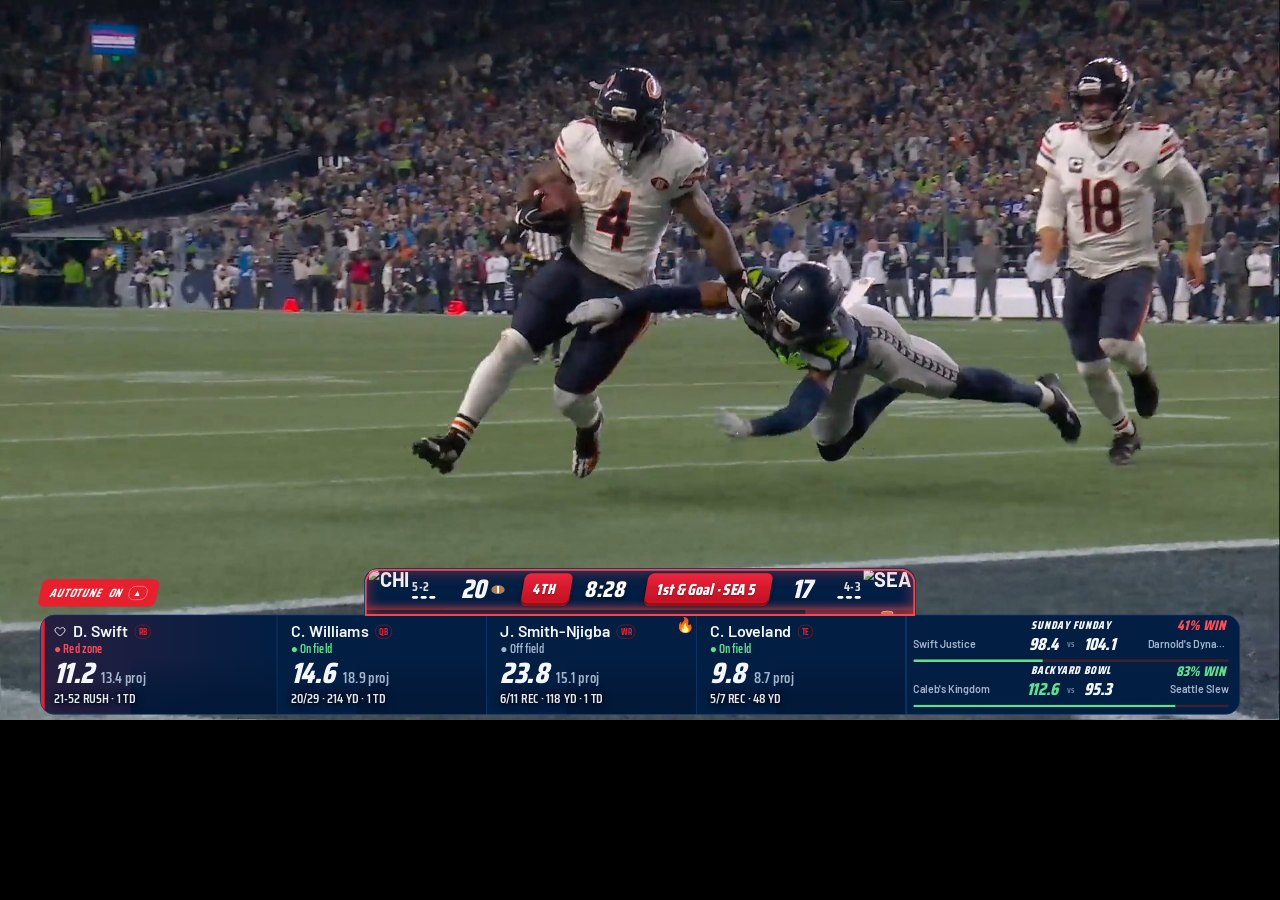
==== site/demo/index.html @ 2db58605 "FantasyTV 1.0.44: new logo and icons; phone setup guide (stream server first, then fantasy teams); Q" ====
<!doctype html>
<html lang="en">
<head>
<meta charset="utf-8">
<meta name="viewport" content="width=device-width, initial-scale=1">
<title>FantasyTV demo</title>
<meta name="robots" content="noindex">
<link rel="preconnect" href="https://fonts.googleapis.com">
<link href="https://fonts.googleapis.com/css2?family=Saira+Condensed:ital,wght@0,500;0,600;0,700;0,800;1,700;1,800&family=Barlow:wght@500;600;700&display=swap" rel="stylesheet">
<!-- The TV app's own styles (copies of web/css/app.css and the <style> in web/tv.html), so this looks like the TV -->
<link rel="stylesheet" href="app.css">
<link rel="stylesheet" href="tv.css">
<style>
  #stage { background: #000 url(img/play.jpg) center / cover no-repeat; }
  /* tour mode: the remote's OK key lights up as each step goes by */
  #tour .nav b { display: inline-block; transition: transform .15s, background .15s; border-radius: 8px; padding: 2px 6px; margin-left: -6px; }
  #tour .nav b.press { transform: scale(1.25); background: var(--cyan); color: #fff; }
  #tour .spot { transition: left .35s, top .35s, width .35s, height .35s; }
</style>
</head>
<body>
<!-- What the TV shows during a real touchdown: D'Andre Swift's 5-yard run, Bears at Seahawks, Monday night.
     The page runs as a loop on fantasytvapp.com (in the hero): his card and your scores count up as he scores. -->
<div id="stage">
  <div id="lower">
    <div id="atTag">AUTOTUNE <b>ON</b><span class="k">▲</span></div>
    <div id="bug"><div class="in rzbeat">
      <div class="drive rz" style="--team:#0b162a"><i style="width:100%"></i><b style="left:95%"></b></div>
      <div class="t" style="--team:#0b162a"><img src="https://a.espncdn.com/i/teamlogos/nfl/500-dark/chi.png" alt="CHI"><span class="tr"><small>5-2</small><span class="tos"><i class="on"></i><i class="on"></i><i class="on"></i></span></span></div>
      <div class="s poss" data-n="chi"></div>
      <div class="c clk"><span class="c q cap">4TH</span><span class="tm">8:28</span></div>
      <div class="c dd cap rz" id="down">1st &amp; Goal · SEA 5</div>
      <div class="s">17</div>
      <div class="t home" style="--team:#002244"><img src="https://a.espncdn.com/i/teamlogos/nfl/500-dark/sea.png" alt="SEA"><span class="tr"><small>4-3</small><span class="tos"><i class="on"></i><i class="on"></i><i class="on"></i></span></span></div>
    </div></div>
    <div id="rail" class="full" style="--flash:#c83803"><div class="cards" style="display:flex">
      <div class="card lead" id="swift">
        <img class="hs" src="https://a.espncdn.com/i/headshots/nfl/players/full/4259545.png" alt="">
        <div class="nm"><svg viewBox="0 0 24 24" width="18" height="18"><path d="M12 21s-7.5-4.6-9.6-9.2C.9 8.4 3 4.5 6.7 4.5c2.1 0 3.6 1.2 5.3 3.2 1.7-2 3.2-3.2 5.3-3.2 3.7 0 5.8 3.9 4.3 7.3C19.5 16.4 12 21 12 21z" fill="none" stroke="currentColor" stroke-width="1.8"></path></svg>D. Swift <span class="pos">RB</span></div>
        <div class="st rz">● Red zone</div>
        <div class="p"><b><span data-n="swift"></span></b><small>13.4 proj</small></div>
        <div class="ln" data-n="swiftLine"></div></div>
      <div class="card">
        <img class="hs" src="https://a.espncdn.com/i/headshots/nfl/players/full/4431611.png" alt="">
        <div class="nm">C. Williams <span class="pos">QB</span></div>
        <div class="st on">● On field</div>
        <div class="p"><b><span>14.6</span></b><small>18.9 proj</small></div>
        <div class="ln">20/29 · 214 YD · 1 TD</div></div>
      <div class="card">
        <span class="fire corner">🔥</span>
        <img class="hs" src="https://a.espncdn.com/i/headshots/nfl/players/full/4430878.png" alt="">
        <div class="nm">J. Smith-Njigba <span class="pos">WR</span></div>
        <div class="st">● Off field</div>
        <div class="p"><b><span>23.8</span></b><small>15.1 proj</small></div>
        <div class="ln">6/11 REC · 118 YD · 1 TD</div></div>
      <div class="card">
        <img class="hs" src="https://a.espncdn.com/i/headshots/nfl/players/full/4723086.png" alt="">
        <div class="nm">C. Loveland <span class="pos">TE</span></div>
        <div class="st on">● On field</div>
        <div class="p"><b><span>9.8</span></b><small>8.7 proj</small></div>
        <div class="ln">5/7 REC · 48 YD</div></div>
    </div><div class="fill"></div>
      <div class="mu" id="mu"><div class="pg">
        <div><div class="lg">SUNDAY FUNDAY<b class="wp" data-n="wpA"></b></div>
          <div class="ln"><span class="a">Swift Justice</span><span class="s" data-n="meA"></span><span class="v">vs</span>
            <span class="s">104.1</span><span class="b">Darnold's Dynasty</span>
            <div class="bar"><i data-w="wpA"></i></div></div></div>
        <div><div class="lg">BACKYARD BOWL<b class="wp up" data-n="wpB"></b></div>
          <div class="ln"><span class="a">Caleb's Kingdom</span><span class="s win" data-n="meB"></span><span class="v">vs</span>
            <span class="s lose">95.3</span><span class="b">Seattle Slew</span>
            <div class="bar"><i data-w="wpB"></i></div></div></div>
      </div></div>
    </div>
  </div>

  <div id="tdBanner" style="--team:#0b162a; --team2:#c83803"><i class="s1"></i><i class="s2"></i><div class="in">
    <img src="https://a.espncdn.com/i/headshots/nfl/players/full/4259545.png" alt="">
    <div class="tx"><b>TOUCHDOWN</b><span>D. Swift <em>+6.5</em></span></div></div></div>
  <div id="radar"><header><span class="mk"></span>ALL GAMES<span class="n">4 LIVE</span></header><div class="list"></div>
    <footer><div class="qr" id="qr"></div><div class="keys"><span><b>OK</b> watch this game</span><span><b>▶</b> heart it<i class="why">AutoTune favors it in close calls</i></span><span><b>Back</b> close</span><span class="pair">Scan: your phone is the remote</span></div></footer></div>
  <div id="pops"></div>
  <div id="tour"><i class="spot"></i><div class="tcard"><div class="top"><span class="key"></span><span class="n"></span></div><h3></h3><p></p>
    <div class="nav"><span></span><span><b>Back</b> skip the tour</span></div></div></div>
</div>
<script src="https://cdnjs.cloudflare.com/ajax/libs/qrcodejs/1.0.0/qrcode.min.js"></script>
<script>
// The stage is the TV's 1920×1080 screen, scaled to this frame.
const stage = document.getElementById('stage');
const fit = () => { stage.style.transform = `scale(${innerWidth / 1920})`; };
addEventListener('resize', fit); fit();

// Before and after the touchdown (5-yard run: 0.5 + 6 points).
const BEFORE = { swift: 11.2, chi: 20, meA: 98.4, wpA: 41, meB: 112.6, wpB: 83, swiftLine: '21-52 RUSH · 1 TD' };
const AFTER = { swift: 17.7, chi: 26, meA: 104.9, wpA: 58, meB: 119.1, wpB: 89, swiftLine: '22-57 RUSH · 2 TD' };
const $$ = s => document.querySelectorAll(s);
const pts = (k, v) => k === 'chi' ? String(Math.round(v)) : k.startsWith('wp') ? `${Math.round(v)}% WIN` : v.toFixed(1);
function show(v) {
  for (const el of $$('[data-n]')) { const k = el.dataset.n; el.textContent = typeof v[k] === 'number' ? pts(k, v[k]) : v[k]; }
  for (const el of $$('[data-w]')) el.style.width = v[el.dataset.w] + '%';
  const a = document.querySelector('[data-n="wpA"]');
  a.className = 'wp ' + (v.wpA >= 50 ? 'up' : 'down');
  document.querySelector('[data-n="meA"]').className = 's ' + (v.meA > 104.1 ? 'win' : 'lose');
}
// Numbers roll from one value to the next, like the TV's.
function roll(ms) {
  const t0 = performance.now();
  return new Promise(done => {
    const step = now => {
      const f = Math.min(1, (now - t0) / ms), e = 1 - Math.pow(1 - f, 3), v = {};
      for (const k in BEFORE) v[k] = typeof BEFORE[k] === 'number' ? BEFORE[k] + (AFTER[k] - BEFORE[k]) * e : (f < .5 ? BEFORE[k] : AFTER[k]);
      show(v);
      f < 1 ? requestAnimationFrame(step) : done();
    };
    requestAnimationFrame(step);
  });
}
const wait = ms => new Promise(r => setTimeout(r, ms));
const restart = (el, cls) => { el.classList.remove(cls); void el.offsetWidth; el.classList.add(cls); };

// Another game's big play slides in on the right: OK on the remote would switch to it.
function pop(html, color) {
  const el = document.createElement('div');
  el.className = 'pop'; el.style.setProperty('--team', color); el.innerHTML = html;
  document.getElementById('pops').prepend(el); void el.offsetWidth; el.classList.add('on');
  setTimeout(() => { el.classList.remove('on'); setTimeout(() => el.remove(), 500); }, 5200);
}

async function loop() {
  const rail = document.getElementById('rail'), swift = document.getElementById('swift'), bug = document.querySelector('#bug .in'),
    down = document.getElementById('down'), td = document.getElementById('tdBanner');
  for (;;) {
    show(BEFORE);
    swift.classList.remove('td'); rail.classList.remove('td'); td.classList.remove('on');
    bug.classList.add('rzbeat'); down.className = 'c dd cap rz'; down.textContent = '1st & Goal · SEA 5';
    await wait(2600);
    // Touchdown: the banner, the bar flashes in Bears colours, his card lights up and everything counts up.
    restart(td, 'on'); restart(rail, 'td'); swift.classList.add('td');
    bug.classList.remove('rzbeat'); down.className = 'c dd cap gold'; down.textContent = 'TOUCHDOWN';
    await roll(1600);
    await wait(2400);
    pop('<b class="pts">+4.1</b><span class="who">J. Jacobs <em>· 22-yd run</em></span><span class="ok">OK · WATCH</span>', '#203731');
    await wait(2800);
    td.classList.remove('on');
    await wait(3200);
  }
}
// ---- Tour mode (demo/?tour): the TV's first-launch remote tour, stepping on its own as if you pressed OK.
// The steps are copied from TOUR in web/js/tv.js: keep them in step.
const TOUR = [
  { title: 'Welcome to FantasyTV', text: 'A quick tour of your remote. Press OK for the next tip, or Back to skip the tour.' },
  { key: '▲', target: '#atTag', title: 'Up: AutoTune on / off',
    text: 'AutoTune switches to the game that matters most to your lineup. Press Up to stay where you are; Up again turns it back on. Before a switch, a 5 second countdown shows: OK or Back cancels it.' },
  { key: '▼', target: '#radar', radar: true, right: true, title: 'Down: every game',
    text: 'All the live games, yours first. Up and Down move, OK watches a game, ▶ hearts it (AutoTune favors hearted games in close calls), Back closes the list. A game you pick stays on for 45 seconds (less if it goes to a commercial), then AutoTune takes over again. To stay on it, turn AutoTune off with Up.' },
  { key: '◀ ▶', target: '#bug .in', title: 'Left: rewind · Right: live',
    text: 'Left jumps back 10 seconds in the game you\'re watching (again for more, up to a minute). Right goes back to live. Only the game on screen can be rewound: FantasyTV keeps its last minute from when you tuned in.' },
  { key: 'OK', target: '#pops .demo', demo: 1, title: 'OK on a popup',
    text: 'When your players score in another game, a popup slides in: OK takes you to that game, live (other games can\'t be rewound). A touchdown in the game you\'re watching gets its moment on screen.' },
  { key: '▲ ▼', target: '#pops .demo', demo: 3, title: 'Several popups? Pick one',
    text: 'With more than one up, Up and Down move the white outline. OK acts on the outlined one.' },
  { target: '#rail', title: 'Your players and matchups',
    text: 'A card glows when your starter scores, and a touchdown pops his photo out. On the right: each league\'s score and your chance to win.' },
  { key: '📱', qr: true, title: 'Your phone is the remote',
    text: 'Scan this code with your phone: settings, the channel for each game, rewind and more. It\'s also at the bottom of the game list (Down). Enjoy the games!' },
];
const HEART = on => `<svg viewBox="0 0 24 24" width="18" height="18"><path d="M12 21s-7.5-4.6-9.6-9.2C.9 8.4 3 4.5 6.7 4.5c2.1 0 3.6 1.2 5.3 3.2 1.7-2 3.2-3.2 5.3-3.2 3.7 0 5.8 3.9 4.3 7.3C19.5 16.4 12 21 12 21z" fill="${on ? '#ff4d57' : 'none'}" stroke="${on ? '#ff4d57' : 'currentColor'}" stroke-width="1.8"/></svg>`;
const bars = n => `<span class="bars s${n}"><i></i><i></i><i></i><i></i><i></i></span>`;
// The game list, as the TV draws it: the game on screen first, then the rest of your games.
const RADAR = [
  { cls: 'cur focus', sig: 5, a: 'CHI', sc: '20–17', h: 'SEA', fav: true, sub: 'Q4 8:28 · 1st &amp; Goal at SEA 5<span class="tag red">Red zone · CHI</span>',
    pl: [['D. Swift', 'RB', 'rz', 'Red zone', '11.2'], ['C. Williams', 'QB', 'on', 'On field', '14.6']], ch: 'ESPN HD' },
  { cls: '', sig: 3, a: 'GB', sc: '17–10', h: 'CAR', sub: 'Q3 2:41 · 2nd &amp; 6 at CAR 38', pl: [['J. Jacobs', 'RB', 'on', 'On field', '19.3']], ch: 'FOX 5' },
  { cls: '', sig: 2, a: 'BAL', sc: '21–14', h: 'BUF', sub: 'Q3 9:02 · 1st &amp; 10 at BAL 25', pl: [['Z. Flowers', 'WR', 'muted', 'Off field', '8.4']], ch: 'CBS 11' },
  { cls: '', sig: 2, a: 'ATL', sc: '10–13', h: 'TB', sub: 'Halftime', pl: [['B. Robinson', 'RB', 'muted', 'Off field', '12.7']], ch: 'FOX 2' },
];
function drawRadar() {
  document.querySelector('#radar .list').innerHTML = RADAR.map(g => `<div class="rg ${g.cls}">
    <div class="top">${bars(g.sig)}<span>${g.a}</span><span class="sc">${g.sc}</span><span>${g.h}</span>${HEART(g.fav)}</div>
    <div class="sub">${g.sub}</div>
    ${g.pl.map(([n, pos, c, st, p]) => `<div class="pl"><span>${n} <span class="muted">${pos}</span></span><span><span class="${c}">${st}</span> ${p}</span></div>`).join('')}
    <div class="ch">▶ ${g.ch}</div></div>`).join('');
  if (window.QRCode) new QRCode(document.getElementById('qr'), { text: 'https://fantasytvapp.com/remote', width: 180, height: 180, colorDark: '#000', colorLight: '#fff' });
}
function showStep(i) {
  const s = TOUR[i], t = document.getElementById('tour'), card = t.querySelector('.tcard');
  for (const d of document.querySelectorAll('#pops .demo')) d.remove();
  document.getElementById('radar').classList.toggle('on', !!s.radar);
  t.querySelector('.key').textContent = s.key || '';
  t.querySelector('.n').textContent = `${i + 1} / ${TOUR.length}`;
  t.querySelector('h3').textContent = s.title;
  t.querySelector('p').textContent = s.text;
  t.querySelector('.nav span').innerHTML = `<b>OK</b> ${i === TOUR.length - 1 ? 'done' : 'next'}`;
  card.classList.toggle('right', !!s.right);
  // The page around this one shows the step in readable type on phones, where the TV's card is tiny.
  if (parent !== window) parent.postMessage({ ftvTour: { n: `${i + 1} / ${TOUR.length}`, key: s.key || '', title: s.title, text: s.text } }, '*');
  const old = card.querySelector('.tqr'); if (old) old.remove();
  const qr = s.qr && document.querySelector('#qr canvas, #qr img');
  if (qr) card.querySelector('p').insertAdjacentHTML('afterend', `<div class="tqr"><img src="${qr.tagName === 'CANVAS' ? qr.toDataURL() : qr.src}" alt=""><span>Scan with your phone camera (same Wi-Fi)</span></div>`);
  const samples = [['TD +6.8', 'Your WR', '12-yd catch, TOUCHDOWN', 'OK · WATCH'], ['+1.4', 'Your RB', '9-yd run'], ['+0.6', 'Your QB', '14-yd pass']];
  for (let j = (s.demo || 0) - 1; j >= 0; j--) {
    const [p, who, what, ok] = samples[j], el = document.createElement('div');
    el.className = `pop on demo ${j === 0 ? 'target' : ''}`;
    el.style.setProperty('--team', 'var(--cyan)');
    el.innerHTML = `<b class="pts">${p}</b><span class="who">${who} <em>· ${what}</em></span>${j === 0 ? `<span class="ok">${ok}</span>` : ''}`;
    document.getElementById('pops').prepend(el);
  }
  setTimeout(() => {
    const rs = s.target ? [...document.querySelectorAll(s.target)].map(e => e.getBoundingClientRect()).filter(b => b.width && b.height) : [];
    const spot = t.querySelector('.spot');
    t.classList.toggle('spotted', rs.length > 0); t.classList.toggle('nospot', !rs.length);
    if (!rs.length) return;
    const st = stage.getBoundingClientRect(), k = st.width / 1920, pad = 10;
    const l = Math.min(...rs.map(b => b.left)), tp = Math.min(...rs.map(b => b.top)), r = Math.max(...rs.map(b => b.right)), bt = Math.max(...rs.map(b => b.bottom));
    Object.assign(spot.style, { left: `${(l - st.left) / k - pad}px`, top: `${(tp - st.top) / k - pad}px`, width: `${(r - l) / k + pad * 2}px`, height: `${(bt - tp) / k + pad * 2}px` });
  }, s.radar ? 450 : 30);
}
async function tourLoop() {
  show(BEFORE); drawRadar();
  const t = document.getElementById('tour'), ok = () => t.querySelector('.nav b');
  for (;;) {
    t.classList.add('on');
    for (let i = 0; i < TOUR.length; i++) {
      showStep(i);
      await wait(2600 + TOUR[i].text.length * 28);   // time to read it
      ok().classList.add('press'); await wait(350); ok().classList.remove('press');   // "OK" is pressed
    }
    t.classList.remove('on'); document.getElementById('radar').classList.remove('on');
    for (const d of document.querySelectorAll('#pops .demo')) d.remove();
    await wait(2500);
  }
}

if (location.search.includes('tour')) {
  document.documentElement.classList.add('tourmode');
  tourLoop();
} else if (matchMedia('(prefers-reduced-motion: reduce)').matches) {
  // No animation: just after the touchdown.
  show(AFTER); document.getElementById('swift').classList.add('td');
  document.querySelector('#bug .in').classList.remove('rzbeat');
  const down = document.getElementById('down'); down.className = 'c dd cap gold'; down.textContent = 'TOUCHDOWN';
} else loop();
</script>
</body>
</html>
---- site/demo/app.css ----
:root {
  /* FantasyTV brand, from the logo: navy #021E42, red #E8202E, white. Sports-broadcast type: Saira Condensed
     (scores, points, labels; italic for the big numbers) and Barlow (names, text). --cyan is the accent (red). */
  --bg: #01142e;
  --panel: #021e42;
  --panel-2: #06295a;
  --line: #123d73;
  --text: #f3f6fb;
  --muted: #a3b4cd;
  --dim: #6c82a3;
  --cyan: #e8202e;
  --cyan-dim: #8c1a24;
  --tint: #2a1631;     /* the accent, faint, behind selected things */
  --lime: #5fe08c;     /* on the field, winning, OK */
  --amber: #ffc53d;    /* countdowns, breaks, "switching to" */
  --red: #ff4d57;      /* red zone, losing */
  --green: #5fe08c;
  --mono: 'Saira Condensed', 'Arial Narrow', sans-serif;
  --sans: 'Barlow', system-ui, sans-serif;
  color-scheme: dark;
}
* { box-sizing: border-box; }
html, body { margin: 0; height: 100%; background: var(--bg); color: var(--text); font-family: var(--sans); }
button { font: inherit; color: inherit; }
.mono { font-family: var(--mono); }
.muted { color: var(--muted); }
.tag { display: inline-block; font: 600 11px/1 var(--mono); letter-spacing: .06em; text-transform: uppercase; padding: 4px 6px; border-radius: 3px; }
.tag.red { background: var(--red); color: #fff; }
.tag.cyan { background: var(--cyan); color: #fff; }
.tag.amber { border: 1px solid var(--amber); color: var(--amber); }
.tag.ghost { border: 1px solid var(--line); color: var(--muted); }

/* signal bars: how much a game matters right now */
.bars { display: inline-flex; gap: 2px; align-items: flex-end; height: 14px; }
.bars i { width: 4px; background: #1b4a85; border-radius: 1px; }
.bars i:nth-child(1) { height: 30%; } .bars i:nth-child(2) { height: 48%; } .bars i:nth-child(3) { height: 66%; }
.bars i:nth-child(4) { height: 84%; } .bars i:nth-child(5) { height: 100%; }
.bars.s1 i:nth-child(-n+1), .bars.s2 i:nth-child(-n+2), .bars.s3 i:nth-child(-n+3),
.bars.s4 i:nth-child(-n+4), .bars.s5 i:nth-child(-n+5) { background: var(--red); }

.logo-mark { width: 32px; height: 32px; flex: none; border-radius: 7px; display: block; }
---- site/demo/tv.css ----
html, body { overflow: hidden; background: #000; }
  /* TV app: ExoPlayer is under the page, so once a channel plays the page is see-through apart from its overlays */
  html.native.playing, html.native.playing body, html.native.playing #stage { background: transparent; }
  html.playing #field, html.playing #idle { display: none !important; }
  #stage { position: absolute; left: 0; top: 0; width: 1920px; height: 1080px; transform-origin: 0 0; overflow: hidden; background: #000; }

  /* the picture */
  #video, #field { position: absolute; inset: 0; width: 100%; height: 100%; }
  #video { object-fit: contain; background: #000; display: none; }
  #video.on { display: block; }
  #field { background: repeating-linear-gradient(90deg, #2f6b33 0 96px, #2a6230 96px 192px); }
  #field .ez { position: absolute; top: 0; bottom: 0; width: 160px; display: flex; align-items: center; justify-content: center; }
  #field .ez span { writing-mode: vertical-rl; font: 700 84px/1 var(--sans); letter-spacing: .12em; color: rgba(255,255,255,.85); }
  #field .ez.l { left: 0; } #field .ez.l span { transform: rotate(180deg); }
  #field .ez.r { right: 0; }
  #field .yl { position: absolute; top: 0; bottom: 0; width: 3px; background: rgba(255,255,255,.55); }
  #field .num { position: absolute; font: 700 54px/1 var(--sans); color: rgba(255,255,255,.6); }
  #field .los { position: absolute; top: 0; bottom: 0; width: 6px; background: #3b82f6; box-shadow: 0 0 12px #3b82f6; transition: left .8s; }
  #field .fd { position: absolute; top: 0; bottom: 0; width: 6px; background: #facc15; box-shadow: 0 0 12px #facc15; transition: left .8s; }
  #field .ball { position: absolute; top: 470px; width: 34px; height: 20px; border-radius: 50%; background: #7c3f12; border: 2px solid #fff3; transition: left .8s; }
  #field .play { position: absolute; left: 50%; top: 70px; transform: translateX(-50%); padding: 12px 22px; background: var(--panel);
    border-radius: 22px; font: 600 26px/1.2 var(--sans); max-width: 1200px; text-align: center; }
  #field .demo { position: absolute; right: 190px; top: 30px; font: 600 16px/1 var(--mono); color: rgba(255,255,255,.55); letter-spacing: .1em; }
  #field .brk { position: absolute; inset: 0; display: none; align-items: center; justify-content: center; flex-direction: column; gap: 18px;
    background: var(--panel); font: 700 64px/1 var(--sans); }
  #field .brk small { font: 500 26px/1 var(--mono); color: var(--muted); }
  #field.break .brk { display: flex; }

  /* callouts, top left */
  #callouts { position: absolute; left: 70px; top: 70px; display: flex; flex-direction: column; align-items: flex-start; gap: 10px;
    opacity: 0; transform: translateY(-10px); transition: .4s; }
  #callouts.on { opacity: 1; transform: none; }
  #callouts div { font: 700 46px/1 var(--sans); padding: 12px 20px; border-radius: 12px; }
  #callouts .red { background: var(--red); }
  #callouts .dark { background: var(--panel); }

  /* switching countdown, top centre */
  /* full-width bar across the top of the picture, like a broadcast's "coming up" strip */
  #countdown { position: absolute; left: 0; right: 0; top: 0; transform: translateY(-110%); transition: transform .35s;
    background: var(--panel); border-bottom: 1px solid var(--line); overflow: hidden; }
  #countdown.on { transform: none; }
  #countdown .row > .mk { padding: 0 26px; }
  #countdown .row > .mk .logo-mark { width: 64px; height: 64px; }
  #countdown .row { display: flex; align-items: stretch; height: 124px; }
  #countdown .row > * { display: flex; align-items: center; padding: 0 22px; border-right: 1px solid var(--line); }
  #countdown .lbl { font: 700 18px/1.15 var(--mono); color: var(--amber); letter-spacing: .08em; }
  #countdown .teams { gap: 18px; flex: 1; font: 700 44px/1 var(--sans); }
  #countdown .teams { padding: 0 !important; gap: 0 !important; }
  #countdown .teams b { align-self: stretch; display: flex; align-items: center; justify-content: center; padding: 0 40px; min-width: 220px; font-size: 50px; }
  #countdown .teams .muted { padding: 0 24px; }
  #countdown .teams > span:last-child { padding: 0 24px; }
  #countdown .teams b img { height: 104px; width: auto; display: block; filter: drop-shadow(0 4px 10px rgba(0,0,0,.45)); }   /* team logos, not names */
  #countdown .why { font: 500 22px/1.2 var(--sans); color: var(--muted); max-width: 300px; }
  #countdown .secs { font: 700 54px/1 var(--mono); color: var(--amber); min-width: 150px; justify-content: center; }
  #countdown .cancel { border: 3px solid var(--cyan); margin: 10px; border-radius: 18px; font: 700 20px/1 var(--mono); letter-spacing: .1em;
    background: var(--tint); padding: 0 26px; border-right: 3px solid var(--cyan); }
  #countdown .prog { height: 8px; background: var(--panel-2); }
  #countdown.on ~ #callouts { top: 160px; }
  #countdown .prog i { display: block; height: 100%; background: var(--amber); width: 0; }

  /* lower third: score bug and your players */
  #lower { position: absolute; left: 60px; right: 60px; bottom: 8px; transition: transform .4s, opacity .4s; }
  #lower.hide { transform: translateY(120%); opacity: 0; }
  /* AutoTune on/off, left of the score bug, above your players */
  #atTag { position: absolute; left: 0; bottom: 162px; display: flex; align-items: center; gap: 10px; padding: 9px 14px;
    background: var(--panel); border: 1px solid var(--cyan-dim); border-radius: 18px; font: 600 18px/1 var(--mono); color: var(--muted); letter-spacing: .06em; }
  #atTag b { color: var(--cyan); font-weight: 700; }
  #atTag .k { font-size: 13px; color: var(--muted); border: 1px solid var(--line); border-radius: 9px; padding: 3px 6px; }
  #atTag.off { border-color: var(--amber); }
  #atTag.off b { color: var(--amber); }
  #bug { display: flex; justify-content: center; margin-bottom: -2px; }
  #bug .in { display: flex; align-items: stretch; background: var(--panel); border: 1px solid var(--line); border-bottom: 0; border-radius: 22px 22px 0 0; overflow: hidden; height: 64px; }
  #bug .t { display: flex; flex-direction: row; align-items: center; justify-content: center; gap: 10px; padding: 0 16px 0 12px; font: 700 30px/1 var(--sans); min-width: 120px;
    box-shadow: inset 0 -5px 0 var(--team); }   /* logo over a stripe of the team colour */
  #bug .t img { height: 62px; width: auto; display: block; margin: -4px -6px -6px; }   /* ESPN pads its logos */
  #bug .t small { font: 700 19px/1 var(--mono); color: rgba(255,255,255,.85); letter-spacing: .04em; }   /* season record */
  #bug .s { display: flex; align-items: center; padding: 0 22px; font: 700 36px/1 var(--mono); }
  #bug .s.poss::after { content: ''; width: 0; height: 0; border: 8px solid transparent; border-left-color: var(--amber); margin-left: 10px; }
  #bug .c { display: flex; align-items: center; padding: 0 22px; font: 600 24px/1 var(--mono); color: var(--muted); border-left: 1px solid var(--line); }
  #bug .c.rz { color: #fff; background: var(--red); }
  #rail { display: flex; background: var(--panel); border: 1px solid var(--line); border-radius: 22px; height: 150px; overflow: hidden; }
  #rail .cards { min-width: 0; flex-shrink: 1; }   /* the cards give way before the matchups do */
  .card { flex: 0 1 auto; min-width: 240px; width: 318px; padding: 12px 20px 11px; border-right: 1px solid var(--line); display: flex; flex-direction: column; gap: 5px; }
  .card.lead { width: 370px; background: linear-gradient(90deg, rgba(232,32,46,.16), transparent); box-shadow: inset 5px 0 0 var(--cyan); }
  .card .nm { display: flex; align-items: center; gap: 10px; font: 600 24px/1 var(--sans); white-space: nowrap; overflow: hidden; }
  .card .pos { font: 700 13px/1 var(--mono); color: var(--cyan); border: 1px solid var(--cyan-dim); padding: 3px 5px; border-radius: 9px; }
  .card .st { font: 600 18px/1 var(--mono); color: var(--muted); }
  .card .st.rz { color: var(--red); } .card .st.on { color: var(--green); }
  .card .p { display: flex; align-items: baseline; gap: 12px; }
  .card .p b { font: 700 40px/1 var(--mono); }
  .card .p small { font: 600 22px/1 var(--mono); color: var(--muted); }
  .card .ln { font: 600 20px/1.15 var(--mono); color: var(--muted); white-space: nowrap; overflow: hidden; text-overflow: ellipsis; }
  .card.bench { opacity: .55; }
  #rail .fill { flex: 1; display: flex; align-items: center; justify-content: center; }
  #rail .fill .wm { height: 86px; opacity: .7; }
  /* your starters in other games, filling spare room: a step back from the game on screen */
  .card.away { opacity: .72; background: rgba(255,255,255,.02); }
  .card .gm { color: var(--text); margin-right: 10px; }
  #rail .pair { flex: none; display: flex; align-items: center; gap: 16px; padding: 0 20px; border-left: 1px solid var(--line); }
  #rail .pair .qr { background: #fff; padding: 6px; border-radius: 12px; width: 118px; height: 118px; }
  #rail .pair .qr img, #rail .pair .qr canvas { width: 106px !important; height: 106px !important; }
  #rail .pair .meta { display: flex; flex-direction: column; gap: 10px; font: 600 14px/1.2 var(--mono); color: var(--muted); }
  #rail .pair .meta .chip { padding: 6px 8px; border-radius: 9px; border: 1px solid var(--cyan-dim); color: var(--cyan); text-align: center; }
  #rail .pair .meta .chip.off { border-color: var(--amber); color: var(--amber); }

  /* radar list, left */
  #radar { position: absolute; left: 0; top: 0; bottom: 0; width: 620px; z-index: 35;   /* above the bar and its cards */
    background: var(--panel); border-right: 1px solid var(--line);
    transform: translateX(-102%); transition: transform .3s; display: flex; flex-direction: column; }
  #radar.on { transform: none; }
  #radar header { display: flex; align-items: center; gap: 14px; padding: 34px 30px 20px; font: 700 18px/1 var(--mono); letter-spacing: .14em; color: var(--muted); }
  #radar header .n { margin-left: auto; }
  #radar .list { flex: 1; overflow: hidden; padding: 0 20px 20px; display: flex; flex-direction: column; gap: 12px; }
  .rg { border: 1px solid var(--line); border-radius: 22px; background: var(--panel); padding: 14px 18px; display: flex; flex-direction: column; gap: 8px; }
  .rg.cur { border-top: 3px solid var(--cyan); }
  .rg.focus { outline: 3px solid var(--cyan); outline-offset: 2px; }
  .rg.dim { opacity: .5; }
  .rg .top { display: flex; align-items: center; gap: 14px; font: 700 26px/1 var(--sans); }
  .rg .top .sc { margin: 0 auto; font-family: var(--mono); }
  .rg .sub { font: 500 16px/1 var(--mono); color: var(--muted); display: flex; gap: 10px; align-items: center; }
  .rg .pl { display: flex; justify-content: space-between; font: 500 17px/1.3 var(--mono); }
  .rg .pl .rz { color: var(--red); } .rg .pl .on { color: var(--green); }
  .rg .ch { font: 600 15px/1.2 var(--mono); color: var(--cyan); white-space: nowrap; overflow: hidden; text-overflow: ellipsis; }
  #radar .list .more { text-align: center; font: 600 15px/1 var(--mono); color: var(--dim); padding: 4px; }
  #radar footer { padding: 16px 26px 24px; display: flex; gap: 20px; align-items: center; }
  #radar footer .keys { display: flex; flex-direction: column; gap: 9px; font: 700 30px/1.15 var(--mono); color: #fff; }   /* readable from the couch */
  #radar footer .keys b { display: inline-block; min-width: 84px; color: var(--cyan); font-weight: 800; }
  #radar footer .keys .pair { margin-top: 6px; font-size: 25px; color: #dfe6f2; }
  #radar footer .keys .why { display: block; margin: 3px 0 2px 84px; font: italic 600 20px/1.1 var(--mono); color: #b9c6da; }   /* what a heart does */
  #radar footer .qr { background: #fff; padding: 5px; border-radius: 12px; flex: none; }
  #radar footer .qr img, #radar footer .qr canvas { width: 132px !important; height: 132px !important; display: block; }
  /* your matchups, right end of the player bar: one line per league */
  .mu { flex: none; display: flex; flex-direction: column; justify-content: center; gap: 8px; padding: 0 16px 0 10px; border-left: 1px solid var(--line); width: 500px; box-sizing: border-box; }   /* one width: long names shorten with … instead of resizing it */
  /* a page of two matchups; with more leagues the pages scroll up like one strip, the next right behind (transform only: smooth on any box) */
  .mu { position: relative; overflow: hidden; }
  .mu .pg { flex: 1 0 100%; display: flex; flex-direction: column; justify-content: center; gap: 8px; }
  .mu .pg.in { animation: muin .8s cubic-bezier(.65,0,.35,1) both; }
  .mu .pg.out { position: absolute; left: 10px; right: 16px; top: 0; bottom: 0; pointer-events: none; animation: muout .8s cubic-bezier(.65,0,.35,1) both; }
  @keyframes muin { from { transform: translateY(100%); } to { transform: none; } }
  @keyframes muout { from { transform: none; } to { transform: translateY(-100%); } }
  .mu .ln { display: grid; grid-template-columns: 1fr 86px 18px 86px 1fr; align-items: center; gap: 10px; font: 600 20px/1 var(--mono); }   /* both scores the same width, so "vs" is dead centre on every row */
  .mu .ln .a, .mu .ln .b { white-space: nowrap; overflow: hidden; text-overflow: ellipsis; color: var(--muted); font: 600 16px/1 var(--sans); }
  .mu .ln .b { text-align: right; }
  .mu .ln .s { font: 700 26px/1 var(--mono); white-space: nowrap; }
  .mu .ln .s:nth-child(2) { text-align: right; } .mu .ln .s:nth-child(4) { text-align: left; }   /* each score hugs the "vs" */
  .mu .ln .s.win { color: var(--green); } .mu .ln .s.lose { color: var(--text); }
  .mu .ln .v { color: var(--dim); text-align: center; font-size: 14px; }
  /* 🔥: a hot matchup (10+ in 10 minutes) at the corner of your score; a 20-point player beside his name. Flickers gently (opacity only). */
  .fire { display: inline-block; font-style: normal; animation: fireflick 1.6s ease-in-out infinite alternate; }
  .mu .ln .s .n { position: relative; display: inline-block; }
  .mu .ln .s .fire { position: absolute; right: 100%; top: 50%; transform: translateY(-50%); margin-right: 6px; font-size: 20px; }   /* just left of your score, without moving it */
  .card > .fire.corner { position: absolute; top: 2px; right: 3px; z-index: 3; font-size: 22px; line-height: 1; }   /* 20+ points today: the card's top-right corner, over the photo's edge */
  @keyframes fireflick { from { opacity: 1; } to { opacity: .7; } }
  .mu .bar { height: 4px; border-radius: 2px; background: #3b2030; overflow: hidden; grid-column: 1 / -1; }
  .mu .bar i { display: block; height: 100%; background: var(--green); }
  .mu .lg { position: relative; font: italic 800 17px/1 var(--mono); color: var(--text); letter-spacing: .08em; text-align: center; padding: 0 120px; margin: -4px 0 7px; white-space: nowrap; overflow: hidden; text-overflow: ellipsis; }   /* the league, centred over its scores */
  .mu .lg .wp { position: absolute; right: 4px; top: 50%; transform: translateY(-50%); font: italic 800 21px/1 var(--mono); letter-spacing: .03em; }
  .mu .lg .wp.up { color: var(--lime); } .mu .lg .wp.down { color: var(--red); }

  #ticker { position: absolute; left: 60px; right: 60px; bottom: 230px; display: flex; align-items: center; gap: 0; height: 52px;
    background: var(--panel); border: 1px solid var(--line); border-radius: 22px; overflow: hidden; opacity: 0; transform: translateY(12px); transition: .35s; }
  #ticker.on { opacity: 1; transform: none; }
  #radar.on ~ #ticker { left: 650px; }
  #stage:has(#radar.on) #bug { padding-left: 620px; }   /* the score bug moves clear of the open game list */
  #ticker .lbl { flex: none; height: 100%; display: flex; align-items: center; padding: 0 18px; background: var(--cyan); color: #fff; font: 700 17px/1 var(--mono); letter-spacing: .1em; }
  #ticker .items { display: flex; gap: 34px; padding: 0 22px; white-space: nowrap; overflow: hidden; font: 500 21px/1 var(--mono); color: var(--muted); }
  #ticker .items b { color: var(--amber); font-weight: 600; margin-right: 6px; }
  #ticker .items .now { color: var(--text); }
  #ticker .items .now b { color: var(--cyan); }
  /* update available: top left card */
  #update { position: absolute; left: 60px; top: 40px; max-width: 760px; display: none; flex-direction: column; gap: 10px; padding: 18px 24px;
    background: var(--panel-2); border: 1px solid var(--line); border-left: 6px solid var(--lime); border-radius: 22px; }
  #update.on { display: flex; }
  #update > b { font: 700 28px/1.2 var(--sans); }
  #update .notes { font: 500 20px/1.4 var(--sans); color: var(--muted); }
  #update .keys { font: 600 20px/1 var(--mono); color: var(--muted); }
  #update .keys b { color: #04222a; background: var(--lime); padding: 3px 8px; border-radius: 9px; }
  /* rewound: how far behind live, top centre */
  #rewind { position: absolute; left: 50%; top: 40px; transform: translateX(-50%); display: none; align-items: stretch; gap: 0;
    background: var(--panel-2); border: 1px solid var(--line); border-radius: 22px; overflow: hidden; font: 700 26px/1 var(--mono); }
  #rewind.on { display: flex; }
  #rewind span { display: flex; align-items: center; padding: 14px 22px; }
  #rewind .behind { color: var(--lime); }
  #rewind .key { border-left: 1px solid var(--line); color: var(--muted); font-size: 22px; }
  #rewind .go { color: var(--text); background: rgba(239,68,68,.18); }
  #rewind .go b { margin-left: 8px; padding: 4px 9px; border-radius: 12px; background: var(--red); color: #fff; animation: livepulse 1.4s ease-in-out infinite; }
  @keyframes livepulse { 50% { opacity: .55; } }
  /* split screen: the TV app puts the two pictures at y 270–810, left and right halves; these label them */
  .splitlbl { position: absolute; top: 206px; height: 52px; display: none; align-items: center; gap: 10px; font: 600 22px/1 var(--mono); }
  html.split .splitlbl { display: flex; }
  #splitL { left: 24px; } #splitR { left: 984px; }
  .splitlbl .tb { padding: 8px 12px; border-radius: 12px; font: 700 22px/1 var(--sans); }
  .splitlbl .st { padding: 8px 12px; border-radius: 12px; background: var(--panel-2); }
  .splitlbl .st.rz { background: var(--red); }
  .splitlbl .pl { color: var(--lime); }
  .splitlbl .mute { margin-left: auto; font: 700 14px/1 var(--mono); color: var(--muted); border: 1px solid var(--line); padding: 4px 6px; border-radius: 9px; }
  html.split #callouts { display: none; }
  /* points popups: one compact line each, stacked just above your matchup scores (bottom right) */
  #pops { position: absolute; right: 60px; bottom: 230px; display: flex; flex-direction: column-reverse; gap: 8px; align-items: flex-end; transition: bottom .35s; }
  #ticker.on ~ #pops { bottom: 298px; }   /* above the "You're watching" strip while it's up */
  .pop { display: flex; align-items: center; gap: 11px; padding: 8px 16px 8px 11px; background: var(--panel-2); border: 1px solid var(--line);
    border-left: 5px solid var(--team); border-radius: 18px; transform: translateX(110%); opacity: 0; transition: transform .4s cubic-bezier(.2,.9,.3,1.15), opacity .3s;
    max-width: 690px; white-space: nowrap; }
  .pop.on { transform: none; opacity: 1; }
  .pop .pts { font: 700 26px/1 var(--mono); color: var(--lime); }
  .pop .who { font: 700 22px/1.05 var(--sans); color: #fff; overflow: hidden; text-overflow: ellipsis; }
  .pop .who em { font: 600 20px/1 var(--mono); color: #dfe6f2; font-style: normal; margin-left: 4px; }   /* "4-yd catch": readable on smaller TVs */
  .pop .ok { font: 700 14px/1 var(--mono); color: #fff; background: var(--cyan); padding: 5px 7px; border-radius: 9px; letter-spacing: .06em; }
  #toast { position: absolute; right: 60px; top: 50px; background: var(--panel); border: 1px solid var(--line); border-left: 4px solid var(--cyan);
    padding: 16px 22px; font: 600 24px/1.2 var(--sans); border-radius: 12px; opacity: 0; transition: opacity .3s; max-width: 700px; }
  #toast.on { opacity: 1; }

  #idle { position: absolute; inset: 0; display: none; flex-direction: column; align-items: center; justify-content: center; gap: 34px;
    background: radial-gradient(circle at 50% 30%, #0b2f5e, #01142e 75%); }
  #idle.on { display: flex; }
  #idle .wm { height: 110px; }
  #idle h2 { margin: 0; font: 700 56px/1 var(--sans); }
  #idle .games { display: flex; flex-direction: column; gap: 12px; width: 1300px; }
  #idle .ig { display: grid; grid-template-columns: 110px 30px 110px 330px 1fr; align-items: center; gap: 14px; padding: 14px 22px;
    border: 1px solid var(--line); border-radius: 22px; background: var(--panel); font: 600 24px/1 var(--mono); }
  #idle .tb { padding: 10px 0; border-radius: 12px; text-align: center; font: 700 26px/1 var(--sans); }
  #idle .when { color: var(--amber); }
  #idle .who { color: var(--muted); white-space: nowrap; overflow: hidden; text-overflow: ellipsis; }
  #idle .pairrow { display: flex; align-items: center; gap: 24px; padding: 16px 24px; border: 1px solid var(--line); border-radius: 22px; background: var(--panel); }
  #idle .pairrow .qr { background: #fff; padding: 6px; border-radius: 12px; }
  #idle .pairrow .qr img, #idle .pairrow .qr canvas { width: 120px !important; height: 120px !important; display: block; }
  #idle .pairrow div:last-child { display: flex; flex-direction: column; gap: 10px; font: 500 20px/1.2 var(--mono); color: var(--muted); }
  #idle .pairrow b { font: 700 28px/1 var(--sans); color: var(--text); }
  #idle .pairrow span { color: var(--cyan); }
  #idle .hint { font: 500 20px/1 var(--mono); color: var(--dim); }
  #setup { position: absolute; inset: 0; display: none; flex-direction: column; align-items: center; justify-content: center; gap: 50px;
    background: radial-gradient(circle at 50% 30%, #13254a, var(--bg) 75%); }
  #setup.on { display: flex; }
  #setup .wm { height: 150px; }
  #setup .box { display: flex; gap: 60px; align-items: center; padding: 44px 54px; border: 1px solid var(--line); border-radius: 18px; background: var(--panel); }
  #setup .qr { background: #fff; padding: 14px; border-radius: 12px; }
  #setup .qr img, #setup .qr canvas { width: 260px !important; height: 260px !important; display: block; }
  #setup h2 { margin: 0 0 22px; font: 700 42px/1.1 var(--sans); }
  #setup ol { margin: 0; padding-left: 34px; font: 500 27px/1.5 var(--sans); color: var(--text); max-width: 900px; }
  #setup ol b { color: var(--cyan); }
  #allowUpd { display: none; margin-top: 24px; padding: 16px 20px; border-left: 6px solid var(--lime); background: rgba(255,255,255,.05); border-radius: 22px;
    font: 500 25px/1.45 var(--sans); max-width: 900px; }
  #allowUpd.on { display: block; }
  #allowUpd.done { border-left-color: var(--cyan); color: var(--muted); }
  #allowUpd .k { font: 700 22px/1 var(--mono); color: #04222a; background: var(--lime); padding: 3px 9px; border-radius: 9px; }
  #setup small { display: block; margin-top: 20px; font: 500 20px/1.4 var(--mono); color: var(--muted); }
  #splash { position: absolute; inset: 0; display: flex; flex-direction: column; align-items: center; justify-content: center; gap: 26px;
    background: radial-gradient(circle at 50% 40%, #0b2f5e, #01142e 70%); }
  #splash .wm { height: 200px; }
  #splash h1 { margin: 0; font: 700 64px/1 var(--sans); }
  #splash p { margin: 0; font: 500 26px/1.4 var(--mono); color: var(--muted); text-align: center; max-width: 1200px; }
  #splash.gone { display: none; }
  /* ---- FantasyTV look: broadcast style from the logo. Slanted shapes, italic heavy numbers, red for you. ---- */
  #bug .s, .card .p b, .mu .ln .s, .pop .pts, #countdown .secs, .rg .top .sc, #rewind b { font-style: italic; font-weight: 800; }
  #bug .s { font-size: 40px; }
  /* The clock: a slanted red broadcast panel, the quarter small and spaced over a big italic time */
  #bug .c.clk { padding: 0; gap: 0; border-left: 0; align-items: stretch; color: #fff; background: none; }   /* same panel as the rest: no edges beside the caps */
  #bug .c.clk + .c { border-left: 0; }
  /* Buttons: the quarter and the down & distance are solid slanted buttons set into the bar (inside its height, both
     sides slanted). No gloss: a quiet top-to-bottom shade, a darker lip along the bottom edge so it reads as a button,
     and a soft shadow under it. Drawn behind the text (::before, slanted), so the text stays straight; --f1 (top),
     --f2 (bottom) and --lip set the colour. */
  #bug .c.cap { position: relative; z-index: 1; background: none; border-left: 0; color: #fff; font-style: italic; font-weight: 800;
    text-shadow: 0 2px 3px rgba(0,0,0,.35); --f1: #e8213a; --f2: #c0101f; --lip: #7c0814; }
  #bug .c.cap::before { content: ''; position: absolute; z-index: -1; left: 6px; right: 6px; top: 7px; bottom: 6px; pointer-events: none;
    transform: skewX(-10deg); border-radius: 9px; background: linear-gradient(180deg, var(--f1), var(--f2));
    box-shadow: inset 0 -4px 0 var(--lip), 0 3px 8px rgba(0,0,0,.45); }
  #bug .c.cap.blue { --f1: #2f6bd0; --f2: #1c4ea6; --lip: #0d2d66; }
  #bug .c.cap.gold { --f1: #fcc52e; --f2: #e9a70f; --lip: #8a5d00; color: #2a1c00; text-shadow: none; }
  /* the quarter */
  #bug .c.clk .q { display: flex; align-items: center; padding: 0 30px 0 20px; margin-right: 8px; font: italic 800 22px/1 var(--mono); letter-spacing: .06em; }
  /* the down & distance */
  #bug .c.dd { padding: 0 30px 0 22px; margin: 0 4px; }
  /* the time: big and white beside it */
  #bug .c.clk .tm { display: flex; align-items: center; padding: 0 22px 0 6px; font: italic 800 34px/1 var(--mono); letter-spacing: .01em;
    text-shadow: 0 2px 4px rgba(0,0,0,.5); }
  #bug .c.clk .tm.sm { font-size: 22px; padding-left: 20px; }
  #bug .in { height: 72px; padding-bottom: 9px; box-sizing: border-box; }   /* the drive tracker runs under everything */
  /* red zone: the down & distance keycap turns red (the cap styles above) */
  .card .p b { font-size: 44px; }
  #atTag { transform: skewX(-12deg); border-radius: 9px; background: var(--cyan); border-color: var(--cyan); color: #fff; font-style: italic; font-weight: 700; }
  #atTag b { color: #fff; }
  #atTag .k { border-color: rgba(255,255,255,.5); color: #fff; }
  #atTag.off { background: var(--panel); border-color: var(--amber); color: var(--muted); }
  #atTag.off b { color: var(--amber); }
  .pop { transform: translateX(110%) skewX(-8deg); border-radius: 12px; }   /* slides in, slanted */
  .pop.on { transform: skewX(-8deg); }
  .pop .pts { color: #fff; font-size: 32px; }
  #ticker .lbl { font-style: italic; font-weight: 800; }
  #idle h2, #setup h2, #splash h1 { font-family: var(--mono); font-style: italic; font-weight: 800; letter-spacing: .01em; }
  #radar header { font-style: italic; }
  .card.lead { box-shadow: inset 6px 0 0 var(--cyan); }
  /* ---- Alerts, badges, touchdown flash, final card ---- */
  .mu .lg .wp.clinch { color: #04210f; background: var(--lime); padding: 3px 9px; border-radius: 6px; font-size: 18px; }
  .mu .lg .wp.miracle { color: #fff; background: var(--red); padding: 3px 9px; border-radius: 6px; font-size: 18px; }
  .pop.alert .pts { font-size: 22px; }
  .pop.alert.up .pts { color: var(--lime); } .pop.alert.down .pts { color: var(--red); }
  .pop.alert.up { --team: var(--lime) !important; } .pop.alert.down { --team: var(--red) !important; }
  .pop.alert.danger { --team: var(--red) !important; background: #2a0d18; }
  .pop.alert.danger .pts { color: var(--red); }
  /* injuries: a white popup with a red medical cross, unlike anything else that pops up */
  .pop.alert.injury { --team: #e11d2e !important; background: #fff; border-color: #fff; box-shadow: 0 6px 22px rgba(0,0,0,.5); }
  .pop.alert.injury .pts { display: flex; align-items: center; gap: 10px; color: #d0101f; }
  .pop.alert.injury .pts::before { content: "\271A"; display: flex; align-items: center; justify-content: center; width: 32px; height: 32px; border-radius: 8px;
    background: #e11d2e; color: #fff; font: normal 900 24px/1 var(--sans); }
  .pop.alert.injury .who { color: #0b1a33; } .pop.alert.injury .who em { color: #44546b; }
  .pop.alert.injury .ok { background: #0b1a33; }
  /* the bar's touchdown flash: the glow is drawn once and only faded (a moving blurred shadow redraws every frame) */
  #rail { position: relative; }
  #rail::before { content: ''; position: absolute; inset: 0; border-radius: inherit; pointer-events: none; z-index: 0; opacity: 0;
    box-shadow: inset 0 0 0 4px var(--flash), inset 0 0 120px var(--flash); }
  #rail.td::before { animation: tdflash 1.8s ease-out; }
  @keyframes tdflash { 0%, 30% { opacity: 1; } 100% { opacity: 0; } }
  #final { position: absolute; left: 50%; top: 60px; transform: translateX(-50%) skewX(-6deg); min-width: 760px; display: none; flex-direction: column;    background: var(--panel); border: 1px solid var(--line); border-top: 6px solid var(--cyan); border-radius: 18px; padding: 14px 26px 18px; }
  #final.on { display: flex; }
  #final .hd { display: flex; align-items: center; gap: 16px; font: italic 800 40px/1 var(--mono); padding-bottom: 10px; border-bottom: 1px solid var(--line); margin-bottom: 6px; }
  #final .hd .tag { font-size: 16px; padding: 6px 10px; background: var(--cyan); color: #fff; border-radius: 5px; font-style: italic; }
  #final .hd .t { display: flex; align-items: center; gap: 8px; height: 56px; padding: 0 10px; box-shadow: inset 0 -4px 0 var(--team); }
  #final .hd .t img { height: 54px; } #final .hd .t small { font: 600 15px/1 var(--mono); color: var(--muted); }
  #final .row { display: grid; grid-template-columns: 260px 1fr 90px; align-items: baseline; gap: 16px; padding: 7px 0; }
  #final .row .nm { font: 600 26px/1.1 var(--sans); } #final .row .nm small { font: 700 15px/1 var(--mono); color: var(--cyan); margin-left: 6px; }
  #final .row .ln { font: 500 20px/1.2 var(--mono); color: var(--muted); white-space: nowrap; overflow: hidden; text-overflow: ellipsis; }
  #final .row b { font: italic 800 34px/1 var(--mono); text-align: right; }
  /* ---- Broadcast motion: switch stinger, rolling numbers, score flip, drive tracker, live pulse, sliding bars ---- */
  #stinger { position: absolute; inset: 0; pointer-events: none; overflow: hidden; display: none; z-index: 40; }
  #stinger.on { display: block; }
  #stinger i { position: absolute; top: -10%; bottom: -10%; left: -20%; width: 140%; transform: skewX(-18deg) translateX(-130%); animation: wipe 2.5s cubic-bezier(.7,0,.2,1) forwards; }
  #stinger .s1 { background: var(--cyan); }
  #stinger .s2 { background: #fff; animation-delay: .06s; width: 136%; }
  #stinger .s3 { background: var(--panel); animation-delay: .12s; width: 132%; }
  @keyframes wipe { 0% { transform: skewX(-18deg) translateX(-130%); } 26%, 72% { transform: skewX(-18deg) translateX(0); } 100% { transform: skewX(-18deg) translateX(130%); } }
  #stinger .in { position: absolute; inset: 0; display: flex; flex-wrap: wrap; align-items: center; justify-content: center; align-content: center; gap: 10px 34px;
    opacity: 0; animation: stingtext 2.5s ease forwards; }
  #stinger .in img { height: 170px; }
  #stinger .in b { font: italic 800 130px/1 var(--mono); color: #fff; }
  #stinger .in span { font: italic 700 60px/1 var(--mono); color: var(--muted); }
  #stinger .in em { flex-basis: 100%; text-align: center; font: italic 700 40px/1.2 var(--mono); color: var(--amber); letter-spacing: .02em; }
  @keyframes stingtext { 0%, 24% { opacity: 0; transform: translateX(-60px); } 34%, 66% { opacity: 1; transform: none; } 76%, 100% { opacity: 0; transform: translateX(60px); } }
  .card .p b, .mu .ln .s { position: relative; }
  .gain { position: absolute; left: 100%; top: -6px; margin-left: 10px; font: italic 800 26px/1 var(--mono); color: var(--lime); white-space: nowrap;
    animation: gain 2s ease-out forwards; pointer-events: none; }
  @keyframes gain { 0% { opacity: 0; transform: translateY(14px); } 15% { opacity: 1; transform: none; } 70% { opacity: 1; } 100% { opacity: 0; transform: translateY(-36px); } }
  #bug .s.flip { animation: flip 1.6s ease-out; }
  @keyframes flip { 0% { transform: rotateX(90deg); background: var(--team); } 25% { transform: none; background: var(--team); } 100% { background: transparent; } }
  #bug .in { position: relative; }
  .drive { position: absolute; left: 0; right: 0; bottom: 0; height: 9px; background: #0b2f5e; z-index: 2; }   /* along the bottom of the score bug */
  .drive i { position: absolute; left: 0; top: 0; bottom: 0; background: var(--team); z-index: 0; }
  .drive b { position: absolute; z-index: 2; top: 1px; width: 18px; height: 7px; margin-left: -9px; box-sizing: border-box; border-radius: 50%; background: #c8773a; border: 1px solid #fff; transition: left 1.2s cubic-bezier(.2,.8,.2,1); }
  .drive.rz i { box-shadow: 0 0 14px var(--red); }
  .drive::before { content: ''; position: absolute; right: 0; top: 0; bottom: 0; width: 20%; z-index: 1; background: rgba(255,77,87,.32); pointer-events: none; }   /* the red zone, the last 20 yards: drawn over the drive bar so it never changes length or colour (the ball stays on top) */
  #bug .in.rzbeat::after { content: ''; position: absolute; inset: 0; border-radius: inherit; pointer-events: none; z-index: 3;
    box-shadow: inset 0 0 0 3px rgba(255,77,87,.9), inset 0 0 26px rgba(255,77,87,.55); animation: fadepulse 2.5s ease-in-out infinite alternate; }   /* slow and gentle, a fade the TV does for free */
  /* (no endless colour shimmer on "On field": it made the TV repaint every frame) */
  .mu .bar i.moving { box-shadow: 0 0 12px currentColor; filter: brightness(1.4); }
  /* ---- Headshots, timeouts, first down, possession football, crunch time, win trend ---- */
  .card { position: relative; }
  .card { overflow: hidden; }
  .card > :not(.hs) { position: relative; z-index: 1; }   /* text over the photo */
  .card .hs { position: absolute; right: -46px; bottom: 0; height: 146px; width: auto; pointer-events: none;   /* ESPN cut-out: stands on the card */
    -webkit-mask-image: linear-gradient(90deg, transparent 0, #000 30%); mask-image: linear-gradient(90deg, transparent 0, #000 30%); }
  .card .nm { padding-right: 96px; }
  /* a dark fade over the bottom of the photo, so a stat line running across it reads cleanly */
  .card::after { content: ''; position: absolute; right: 0; bottom: 0; width: 62%; height: 58%; pointer-events: none;
    background: linear-gradient(0deg, rgba(2,24,56,.96) 0%, rgba(2,24,56,.75) 38%, rgba(2,24,56,0) 100%); }
  .card.hit::after, .card.td::after { opacity: .85; }
  .card .ln { overflow: visible; text-overflow: clip; color: #dfe7f3; text-shadow: 0 1px 2px #000, 0 0 6px rgba(0,0,0,.95), 0 0 14px rgba(1,20,46,.9); }   /* the whole line, readable over the photo */
  #bug .t .tr { display: flex; flex-direction: column; align-items: flex-start; gap: 5px; }
  #bug .t.home, #final .t.home { flex-direction: row-reverse; padding: 0 12px 0 16px; }   /* home: record, then logo, mirroring the away side */
  #bug .t.home .tr { align-items: flex-end; }
  #bug .t .tos { display: flex; gap: 4px; }
  #bug .t .tos i { width: 9px; height: 4px; border-radius: 2px; background: rgba(255,255,255,.18); }
  #bug .t .tos i.on { background: #fff; }
  #bug .c.fd { animation: fd 1.5s ease-out; }   /* gold keycap (above), popping in */
  @keyframes fd { 0% { transform: scale(1.25); } 15% { transform: none; } 80% { opacity: 1; } 100% { opacity: .9; } }
  #bug .s.poss::after { content: ''; width: 18px; height: 11px; margin-left: 10px; border: 0; border-radius: 50%;
    background: linear-gradient(90deg, transparent 44%, #fff 44% 56%, transparent 56%), #c8773a; box-shadow: 0 0 0 1px rgba(255,255,255,.5); }
  #bug .s.poss.newposs::after { animation: possin .9s cubic-bezier(.2,.9,.3,1.3); animation-delay: var(--pd, 0s); }
  @keyframes possin { 0% { transform: translateX(-40px) scale(.2) rotate(-180deg); opacity: 0; } 100% { transform: none; opacity: 1; } }
  #bug .c.crunch .q { animation: crunchq 1.4s ease-in-out infinite alternate; }
  @keyframes crunchq { from { opacity: 1; } to { opacity: .55; } }
  @keyframes fadepulse { from { opacity: 0; } to { opacity: 1; } }
  .mu .pg > div { position: relative; }
  .mu .pg > div > * { position: relative; }   /* text above the close-game glow */
  /* Every card spot taken: the cards share the bar evenly (the lead a little wider), no gap before the matchups */
  #rail.full .cards { flex: 1 1 auto; min-width: 0; }
  #rail.full .card { flex: 1 1 0; width: auto; min-width: 0; }
  #rail.full .card.lead { flex-grow: 1.15; }
  #rail.full .fill { display: none; }
  /* A player's play reaching the screen: his card glows in his team colour and the gain floats off his points */
  /* A card's glow: a layer drawn once behind the photo and text, then only its opacity animates (cheap on any box) */
  .card > .fx { position: absolute; inset: 0; z-index: 0; pointer-events: none; opacity: 0; will-change: opacity;
    box-shadow: inset 0 0 0 3px var(--hit), inset 0 -140px 120px -60px var(--hit); animation: cardhit 10s ease-out forwards; }
  @keyframes cardhit { 0%, 100% { opacity: 0; } 4%, 20%, 36%, 52%, 68%, 84% { opacity: 1; } 12%, 28%, 44%, 60%, 76%, 92% { opacity: .55; } }   /* glows for 10 s, pulsing */
  .card.hit .p small { visibility: hidden; }   /* the gain takes the projection's place while the card glows */
  .gain.big { font-size: 34px; top: 2px; text-shadow: 0 2px 10px rgba(0,0,0,.6); animation: gainbig 10s ease-out forwards; }
  @keyframes gainbig { 0% { opacity: 0; transform: translateX(-12px) scale(.6); } 4% { opacity: 1; transform: scale(1.15); } 8%, 88% { opacity: 1; transform: none; } 100% { opacity: 0; transform: translateY(-14px); } }
  /* Your player's touchdown: a banner across the screen in his team's colours */
  #tdBanner { position: absolute; left: 60px; width: 432px; bottom: 236px; height: 102px; pointer-events: none; display: none; z-index: 30; overflow: hidden; border-radius: 12px; }   /* above the AutoTune tag, left of centre; 40% smaller than it was */
  #tdBanner.on { display: block; }
  #tdBanner i { position: absolute; left: -6%; right: -6%; transform: skewY(-4deg) translateX(-120%); animation: tdband 4.6s cubic-bezier(.7,0,.2,1) forwards; }
  #tdBanner .s1 { top: 8px; height: 86px; background: var(--team); }
  #tdBanner .s2 { top: 5px; height: 92px; background: var(--team2); animation-delay: .05s; z-index: -1; }
  @keyframes tdband { 0% { transform: skewY(-4deg) translateX(-120%); } 14%, 86% { transform: skewY(-4deg) translateX(0); } 100% { transform: skewY(-4deg) translateX(120%); } }
  #tdBanner .in { position: absolute; inset: 0; display: flex; align-items: center; justify-content: center; gap: 11px; justify-content: flex-start; padding-left: 8px; animation: tdtext 4.6s ease forwards; opacity: 0; }
  #tdBanner .in img { height: 104px; margin: 0 -6px -4px -12px; align-self: flex-end; filter: drop-shadow(0 4px 8px rgba(0,0,0,.5)); }
  #tdBanner .tx { display: flex; flex-direction: column; gap: 4px; }
  #tdBanner .tx b { font: italic 800 50px/.9 var(--mono); color: #fff; letter-spacing: .02em; text-shadow: 0 4px 0 rgba(0,0,0,.25), 0 0 24px rgba(0,0,0,.35); }
  #tdBanner .tx span { font: italic 800 20px/1 var(--mono); color: #fff; text-shadow: 0 3px 0 rgba(0,0,0,.3); }
  #tdBanner .tx em { font-style: italic; color: var(--lime); margin-left: 6px; }
  @keyframes tdtext { 0%, 12% { opacity: 0; transform: scale(1.6); } 20% { opacity: 1; transform: scale(.96); } 26%, 82% { opacity: 1; transform: none; } 92%, 100% { opacity: 0; transform: translateX(80px); } }
  /* Your player's touchdown on his card: flashing in his team colour for the full 10 s, with a TOUCHDOWN badge */
  /* two layers trade places once a second: his team colour with a white edge, then a team-colour edge and glow */
  .card.td > .fx { background: var(--hit); box-shadow: inset 0 0 0 4px #fff; animation: tdcard 10s linear forwards; }
  .card.td > .fx.b { background: none; box-shadow: inset 0 0 0 4px var(--hit), inset 0 -150px 120px -50px var(--hit); animation-name: tdcard2; }
  @keyframes tdcard { 0%, 10%, 20%, 30%, 40%, 50%, 60%, 70%, 80%, 90% { opacity: 1; } 5%, 15%, 25%, 35%, 45%, 55%, 65%, 75%, 85%, 95%, 100% { opacity: 0; } }
  @keyframes tdcard2 { 0%, 10%, 20%, 30%, 40%, 50%, 60%, 70%, 80%, 90%, 100% { opacity: 0; } 5%, 15%, 25%, 35%, 45%, 55%, 65%, 75%, 85%, 95% { opacity: 1; } }
  .card .tdtag { display: inline-block; padding: 3px 9px; border-radius: 6px; background: var(--amber); color: #2a1c00; font: italic 800 18px/1 var(--mono); letter-spacing: .06em; }
  .card.td .p b .roll, .card.td .nm { text-shadow: 0 2px 8px rgba(0,0,0,.7); }
  /* A touchdown or big play: his photo pops out of his card, three times the size, over everything */
  #bigShot { position: absolute; display: none; z-index: 42; pointer-events: none; transform-origin: 0 0; will-change: transform; }   /* one moving layer: smooth on the TV */
  #bigShot.on { display: block; }
  #bigShot img { position: absolute; left: 0; bottom: 0; width: 100%; height: 100%; object-fit: contain; object-position: bottom;
    -webkit-mask-image: linear-gradient(to top, transparent 0, #000 30%); mask-image: linear-gradient(to top, transparent 0, #000 30%); }
    /* no live shadow: redrawing it every frame made the TV stutter; the bottom fade is painted once with the layer, so it costs nothing while it moves */
  #bigShot .glow { position: absolute; left: 6%; right: 6%; bottom: 0; height: 70%; border-radius: 50% 50% 0 0;
    background: radial-gradient(ellipse at 50% 100%, var(--team) 0%, transparent 70%); opacity: .9; }
  #bigShot .lbl { position: absolute; left: 63%; bottom: 46%; display: flex; flex-direction: column; gap: 8px; white-space: nowrap;
    animation: bigtext 4.6s ease forwards; opacity: 0; }
  #bigShot.left .lbl { left: auto; right: 92%; align-items: flex-end; }
  #bigShot .lbl b { font: italic 800 80px/.9 var(--mono); color: #fff; padding: 6px 26px 10px; background: var(--team); transform: skewX(-10deg);
    box-shadow: 0 8px 24px rgba(0,0,0,.45); text-shadow: 0 4px 0 rgba(0,0,0,.25); }
  #bigShot .lbl span { font: italic 800 34px/1 var(--mono); color: #fff; text-shadow: 0 3px 10px rgba(0,0,0,.8); padding-left: 10px; }
  #bigShot .lbl em { font-style: italic; color: var(--lime); margin-left: 10px; }
  @keyframes bigtext { 0%, 14% { opacity: 0; transform: translateX(-30px); } 22%, 76% { opacity: 1; transform: none; } 84%, 100% { opacity: 0; } }
  /* the one popup OK acts on: outlined */
  .pop.target { box-shadow: 0 0 0 3px #fff, 0 6px 18px rgba(0,0,0,.5); }
  .pop:not(.target) .ok { display: none; }   /* only the outlined popup shows OK: Up/Down moves the outline */
  /* ---- First-launch remote tour: the screen dims, the part being explained is outlined, a card says what the key does ---- */
  #tour { position: absolute; inset: 0; z-index: 60; display: none; pointer-events: none; }
  #tour.on { display: block; }
  #tour.nospot { background: rgba(0,8,24,.72); }
  #tour .spot { position: absolute; display: none; border: 3px solid var(--cyan); border-radius: 20px; box-shadow: 0 0 0 4000px rgba(0,8,24,.72), 0 0 30px var(--cyan);
    transition: left .35s, top .35s, width .35s, height .35s; }
  #tour.spotted .spot { display: block; }
  #tour .tcard { position: absolute; left: 50%; top: 200px; transform: translateX(-50%); width: 760px; padding: 30px 36px 26px; background: var(--panel);
    border: 1px solid var(--line); border-left: 6px solid var(--cyan); border-radius: 22px; box-shadow: 0 20px 60px rgba(0,0,0,.6); }
  #tour .tcard.right { left: 1290px; }
  #tour .top { display: flex; align-items: center; gap: 16px; margin-bottom: 16px; }
  #tour .key { display: inline-flex; align-items: center; justify-content: center; min-width: 74px; height: 64px; padding: 0 16px; border-radius: 14px;
    background: var(--cyan); color: #fff; font: italic 800 34px/1 var(--mono); }
  #tour .key:empty { display: none; }
  #tour .n { margin-left: auto; font: 700 22px/1 var(--mono); color: var(--muted); letter-spacing: .08em; }
  #tour h3 { margin: 0 0 12px; font: italic 800 44px/1.05 var(--mono); color: #fff; }
  #tour p { margin: 0; font: 500 28px/1.35 var(--sans); color: #dfe6f2; }
  #tour .nav { display: flex; gap: 34px; margin-top: 24px; font: 700 24px/1 var(--mono); color: #b9c6da; }
  #tour .nav b { color: var(--cyan); margin-right: 8px; }
  #tour .tqr { display: flex; align-items: center; gap: 24px; margin-top: 22px; font: 600 24px/1.3 var(--mono); color: #dfe6f2; }
  #tour .tqr img { width: 220px; height: 220px; padding: 8px; background: #fff; border-radius: 14px; flex: none; }
  /* while the tour is up, only its sample popups show */
  #stage:has(#tour.on) #pops .pop:not(.demo) { visibility: hidden; }
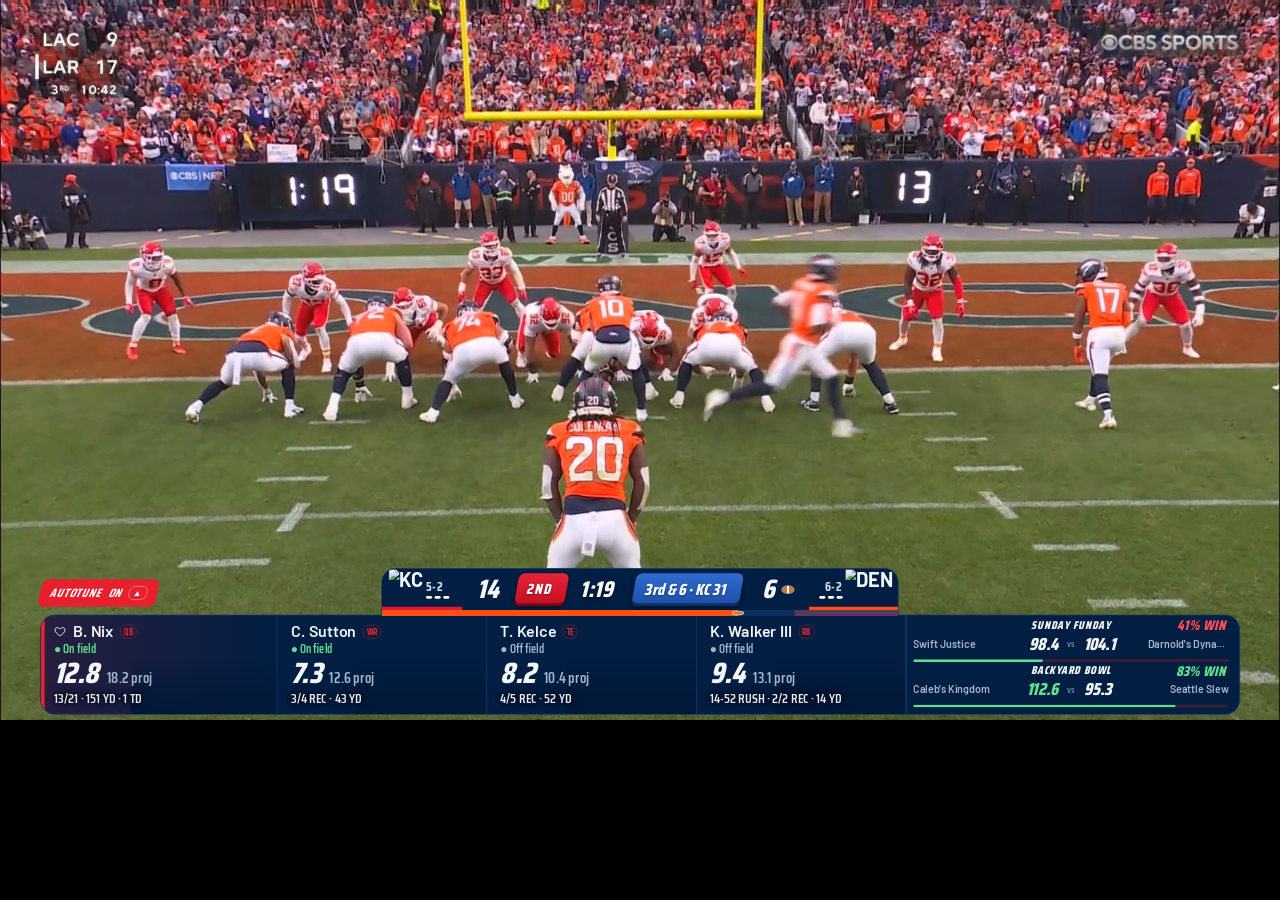
==== commit e6870abc: "Public beta note; website: living room hero, beta marks" ====
--- a/site/demo/index.html
+++ b/site/demo/index.html
@@ -12,6 +12,12 @@
 <link rel="stylesheet" href="tv.css">
 <style>
   #stage { background: #000 url(img/play.jpg) center / cover no-repeat; }
+  /* changing channels: a blink of black under the overlay, which stays */
+  #cut { position: absolute; inset: 0; background: #000; opacity: 0; transition: opacity .16s; pointer-events: none; }
+  #cut.on { opacity: 1; }
+  #countdown .row > .mk .logo-mark { border-radius: 14px; }
+  .pop.target { outline: 4px solid #fff; outline-offset: 2px; }
+  .card .p .gain { font: italic 800 30px/1 var(--mono); color: var(--lime); }
   /* tour mode: the remote's OK key lights up as each step goes by */
   #tour .nav b { display: inline-block; transition: transform .15s, background .15s; border-radius: 8px; padding: 2px 6px; margin-left: -6px; }
   #tour .nav b.press { transform: scale(1.25); background: var(--cyan); color: #fff; }
@@ -19,9 +25,13 @@
 </style>
 </head>
 <body>
-<!-- What the TV shows during a real touchdown: D'Andre Swift's 5-yard run, Bears at Seahawks, Monday night.
-     The page runs as a loop on fantasytvapp.com (in the hero): his card and your scores count up as he scores. -->
+<!-- AutoTune at work, as a loop for fantasytvapp.com's hero: watching Chiefs at Broncos, a countdown switches to Bears
+     at Seahawks for D'Andre Swift's touchdown (his card and your scores count up), then a popup from Vikings at Lions
+     (Jahmyr Gibbs, 30-yard TD run) and OK switches there. The markup below is the Bears game; the others are drawn. -->
 <div id="stage">
+  <div id="cut"></div>
+  <div id="countdown"><div class="row"><div class="mk"><img class="logo-mark" src="/img/icon-192.png" alt=""></div><div class="lbl">SWITCHING<br>TO</div>
+    <div class="teams"></div><div class="why"></div><div class="secs mono">5.0</div><button class="cancel">CANCEL</button></div><div class="prog"><i></i></div></div>
   <div id="lower">
     <div id="atTag">AUTOTUNE <b>ON</b><span class="k">▲</span></div>
     <div id="bug"><div class="in rzbeat">
@@ -125,23 +135,129 @@
   setTimeout(() => { el.classList.remove('on'); setTimeout(() => el.remove(), 500); }, 5200);
 }
 
+// ---- The other games, drawn like the TV draws them.
+const HEART = on => `<svg viewBox="0 0 24 24" width="18" height="18"><path d="M12 21s-7.5-4.6-9.6-9.2C.9 8.4 3 4.5 6.7 4.5c2.1 0 3.6 1.2 5.3 3.2 1.7-2 3.2-3.2 5.3-3.2 3.7 0 5.8 3.9 4.3 7.3C19.5 16.4 12 21 12 21z" fill="${on ? '#ff4d57' : 'none'}" stroke="${on ? '#ff4d57' : 'currentColor'}" stroke-width="1.8"/></svg>`;
+const bars = n => `<span class="bars s${n}"><i></i><i></i><i></i><i></i><i></i></span>`;
+const LOGO = id => `https://a.espncdn.com/i/teamlogos/nfl/500-dark/${id}.png`;
+const HEAD = id => `https://a.espncdn.com/i/headshots/nfl/players/full/${id}.png`;
+const tos = '<span class="tos"><i class="on"></i><i class="on"></i><i class="on"></i></span>';
+function bugHtml(g) {
+  const side = (t, home) => `<div class="t${home ? ' home' : ''}" style="--team:${t.color}"><img src="${LOGO(t.id)}" alt="${t.abbr}"><span class="tr"><small>${t.rec}</small>${tos}</span></div>`;
+  const score = t => `<div class="s${t.poss ? ' poss' : ''}">${t.score}</div>`;
+  return `<div class="drive${g.rz ? ' rz' : ''}" style="--team:${(g.away.poss ? g.away : g.home).color}"><i style="width:${g.drive}%"></i><b style="left:${g.drive}%"></b></div>`
+    + side(g.away) + score(g.away)
+    + `<div class="c clk"><span class="c q cap">${g.q}</span><span class="tm">${g.clock}</span></div>`
+    + `<div class="c dd cap ${g.dd}" id="down">${g.down}</div>` + score(g.home) + side(g.home, true);
+}
+function cardsHtml(list) {
+  return list.map(p => `<div class="card${p.lead ? ' lead' : ''}${p.td ? ' td' : ''}">${p.fire ? '<span class="fire corner">🔥</span>' : ''}
+    <img class="hs" src="${HEAD(p.id)}" alt="">
+    <div class="nm">${p.lead ? HEART(false) : ''}${p.name} <span class="pos">${p.pos}</span></div>
+    <div class="st ${p.stc || ''}">${p.game ? `<span class="gm">${p.game}</span>` : ''}● ${p.st}</div>
+    <div class="p"><b><span>${p.pts}</span></b>${p.gain ? `<em class="gain">+${p.gain}</em>` : ''}<small>${p.proj} proj</small></div>
+    <div class="ln">${p.ln}</div></div>`).join('');
+}
+const T = {
+  KC: { abbr: 'KC', id: 'kc', color: '#e31837', rec: '5-2' }, DEN: { abbr: 'DEN', id: 'den', color: '#fb4f14', rec: '6-2' },
+  MIN: { abbr: 'MIN', id: 'min', color: '#4f2683', rec: '6-1' }, DET: { abbr: 'DET', id: 'det', color: '#0076b6', rec: '5-2' },
+  CHI: { abbr: 'CHI', id: 'chi', color: '#0b162a' }, SEA: { abbr: 'SEA', id: 'sea', color: '#002244' },
+};
+const DEN = { bg: 'img/den.jpg', flash: '#fb4f14',
+  bug: bugHtml({ away: { ...T.KC, score: 14 }, home: { ...T.DEN, score: 6, poss: true }, q: '2ND', clock: '1:19', dd: 'blue', down: '3rd &amp; 6 · KC 31', drive: 69 }),
+  cards: cardsHtml([
+    { lead: true, id: 4426338, name: 'B. Nix', pos: 'QB', stc: 'on', st: 'On field', pts: '12.8', proj: '18.2', ln: '13/21 · 151 YD · 1 TD' },
+    { id: 3128429, name: 'C. Sutton', pos: 'WR', stc: 'on', st: 'On field', pts: '7.3', proj: '12.6', ln: '3/4 REC · 43 YD' },
+    { id: 15847, name: 'T. Kelce', pos: 'TE', st: 'Off field', pts: '8.2', proj: '10.4', ln: '4/5 REC · 52 YD' },
+    { id: 4567048, name: 'K. Walker III', pos: 'RB', st: 'Off field', pts: '9.4', proj: '13.1', ln: '14-52 RUSH · 2/2 REC · 14 YD' }]) };
+const DET = { bg: 'img/det.jpg', flash: '#0076b6',
+  bug: bugHtml({ away: { ...T.MIN, score: 7 }, home: { ...T.DET, score: 12, poss: true }, q: '2ND', clock: '4:31', dd: 'gold', down: 'TOUCHDOWN', drive: 100 }),
+  cards: cardsHtml([
+    { lead: true, td: true, fire: true, id: 4429795, name: 'J. Gibbs', pos: 'RB', stc: 'on', st: 'On field', pts: '24.3', gain: '9.0', proj: '17.8', ln: '17-127 RUSH · 1 TD' },
+    { id: 4374302, name: 'A. St. Brown', pos: 'WR', stc: 'on', st: 'On field', pts: '9.6', proj: '15.9', ln: '5/6 REC · 36 YD' },
+    { id: 4426388, name: 'J. Williams', pos: 'WR', st: 'Off field', pts: '8.2', proj: '11.3', ln: '3/5 REC · 52 YD' },
+    { id: 4036133, name: 'T.J. Hockenson', pos: 'TE', st: 'Off field', pts: '11.8', proj: '9.7', ln: '3/4 REC · 46 YD · 1 TD' }]) };
+// Your leagues across the loop: before Swift's touchdown, after it, and after Gibbs's.
+const AFTER_GIBBS = { meA: 114.0, wpA: 79, meB: 128.2, wpB: 95 };
+
+const bugIn = document.querySelector('#bug .in'), cardsEl = document.querySelector('#rail .cards');
+const CHI = { bg: 'img/play.jpg', flash: '#c83803', bug: bugIn.innerHTML, cards: cardsEl.innerHTML };
+for (const s of [DEN, DET]) new Image().src = s.bg;   // ready before their turn
+function scene(s) {
+  stage.style.backgroundImage = `url(${s.bg})`;
+  bugIn.classList.remove('rzbeat');
+  bugIn.innerHTML = s.bug;
+  cardsEl.innerHTML = s.cards;
+  document.getElementById('rail').style.setProperty('--flash', s.flash);
+}
+// A channel change: the picture blinks to black and comes back on the new game; your overlay stays up.
+async function cut(s) {
+  const c = document.getElementById('cut');
+  c.classList.add('on'); await wait(170);
+  scene(s); await wait(140);
+  c.classList.remove('on'); await wait(170);
+}
+// The countdown before a switch, counting down from 5 (faster than the TV, for the loop).
+async function countdown(why) {
+  const cd = document.getElementById('countdown'), secs = cd.querySelector('.secs'), bar = cd.querySelector('.prog i');
+  cd.querySelector('.teams').innerHTML = `<b style="background:${T.CHI.color}"><img src="${LOGO('chi')}" alt="CHI"></b><span class="muted">@</span>`
+    + `<b style="background:${T.SEA.color}"><img src="${LOGO('sea')}" alt="SEA"></b><span style="margin-left:auto;display:flex;gap:16px;align-items:center">${HEART(true)}${bars(5)}</span>`;
+  cd.querySelector('.why').textContent = why;
+  cd.classList.add('on');
+  const t0 = performance.now(), ms = 3000;
+  await new Promise(done => {
+    const step = now => {
+      const f = Math.min(1, (now - t0) / ms);
+      secs.textContent = (5 * (1 - f)).toFixed(1);
+      bar.style.width = `${f * 100}%`;
+      f < 1 ? requestAnimationFrame(step) : done();
+    };
+    requestAnimationFrame(step);
+  });
+  cd.classList.remove('on');
+}
+function rollTo(from, to, ms) {
+  const t0 = performance.now();
+  return new Promise(done => {
+    const step = now => {
+      const f = Math.min(1, (now - t0) / ms), e = 1 - Math.pow(1 - f, 3), v = {};
+      for (const k in to) v[k] = from[k] + (to[k] - from[k]) * e;
+      show(v);
+      f < 1 ? requestAnimationFrame(step) : done();
+    };
+    requestAnimationFrame(step);
+  });
+}
+
 async function loop() {
-  const rail = document.getElementById('rail'), swift = document.getElementById('swift'), bug = document.querySelector('#bug .in'),
-    down = document.getElementById('down'), td = document.getElementById('tdBanner');
+  const rail = document.getElementById('rail'), td = document.getElementById('tdBanner'), pops = document.getElementById('pops');
+  const leagues = v => ({ meA: v.meA, wpA: v.wpA, meB: v.meB, wpB: v.wpB });
   for (;;) {
-    show(BEFORE);
-    swift.classList.remove('td'); rail.classList.remove('td'); td.classList.remove('on');
-    bug.classList.add('rzbeat'); down.className = 'c dd cap rz'; down.textContent = '1st & Goal · SEA 5';
-    await wait(2600);
-    // Touchdown: the banner, the bar flashes in Bears colours, his card lights up and everything counts up.
+    // 1. Watching the Broncos and Chiefs. Swift gets to the 5 in Seattle: AutoTune counts down and switches.
+    scene(DEN); rail.classList.remove('td'); td.classList.remove('on'); pops.innerHTML = '';
+    show(leagues(BEFORE));
+    await wait(2200);
+    await countdown('Your RB · D. Swift · 1st & Goal at SEA 5');
+    await cut(CHI);
+    // 2. Bears at Seahawks: he scores. The banner, the bar flashes in Bears colours, his card lights up, it all counts up.
+    const swift = document.getElementById('swift'), bug = document.querySelector('#bug .in'), down = document.getElementById('down');
+    show(BEFORE); bug.classList.add('rzbeat');
+    await wait(1900);
     restart(td, 'on'); restart(rail, 'td'); swift.classList.add('td');
     bug.classList.remove('rzbeat'); down.className = 'c dd cap gold'; down.textContent = 'TOUCHDOWN';
     await roll(1600);
-    await wait(2400);
-    pop('<b class="pts">+4.1</b><span class="who">J. Jacobs <em>· 22-yd run</em></span><span class="ok">OK · WATCH</span>', '#203731');
-    await wait(2800);
+    await wait(1700);
+    // 3. Gibbs breaks a 30-yard touchdown in Detroit: a popup slides in, OK takes you there.
     td.classList.remove('on');
-    await wait(3200);
+    pop('<b class="pts">TD +9.0</b><span class="who">J. Gibbs <em>· 30-yd run, TOUCHDOWN</em></span><span class="ok">OK · WATCH</span>', T.DET.color);
+    await wait(1700);
+    const p = pops.querySelector('.pop'); if (p) p.classList.add('target');
+    await wait(700);
+    pops.innerHTML = '';
+    await cut(DET);
+    restart(rail, 'td');
+    await rollTo(leagues(AFTER), AFTER_GIBBS, 1400);
+    await wait(3000);
+    await cut(DEN);
   }
 }
 // ---- Tour mode (demo/?tour): the TV's first-launch remote tour, stepping on its own as if you pressed OK.
@@ -163,8 +279,6 @@
   { key: '📱', qr: true, title: 'Your phone is the remote',
     text: 'Scan this code with your phone: settings, the channel for each game, rewind and more. It\'s also at the bottom of the game list (Down). Enjoy the games!' },
 ];
-const HEART = on => `<svg viewBox="0 0 24 24" width="18" height="18"><path d="M12 21s-7.5-4.6-9.6-9.2C.9 8.4 3 4.5 6.7 4.5c2.1 0 3.6 1.2 5.3 3.2 1.7-2 3.2-3.2 5.3-3.2 3.7 0 5.8 3.9 4.3 7.3C19.5 16.4 12 21 12 21z" fill="${on ? '#ff4d57' : 'none'}" stroke="${on ? '#ff4d57' : 'currentColor'}" stroke-width="1.8"/></svg>`;
-const bars = n => `<span class="bars s${n}"><i></i><i></i><i></i><i></i><i></i></span>`;
 // The game list, as the TV draws it: the game on screen first, then the rest of your games.
 const RADAR = [
   { cls: 'cur focus', sig: 5, a: 'CHI', sc: '20–17', h: 'SEA', fav: true, sub: 'Q4 8:28 · 1st &amp; Goal at SEA 5<span class="tag red">Red zone · CHI</span>',
